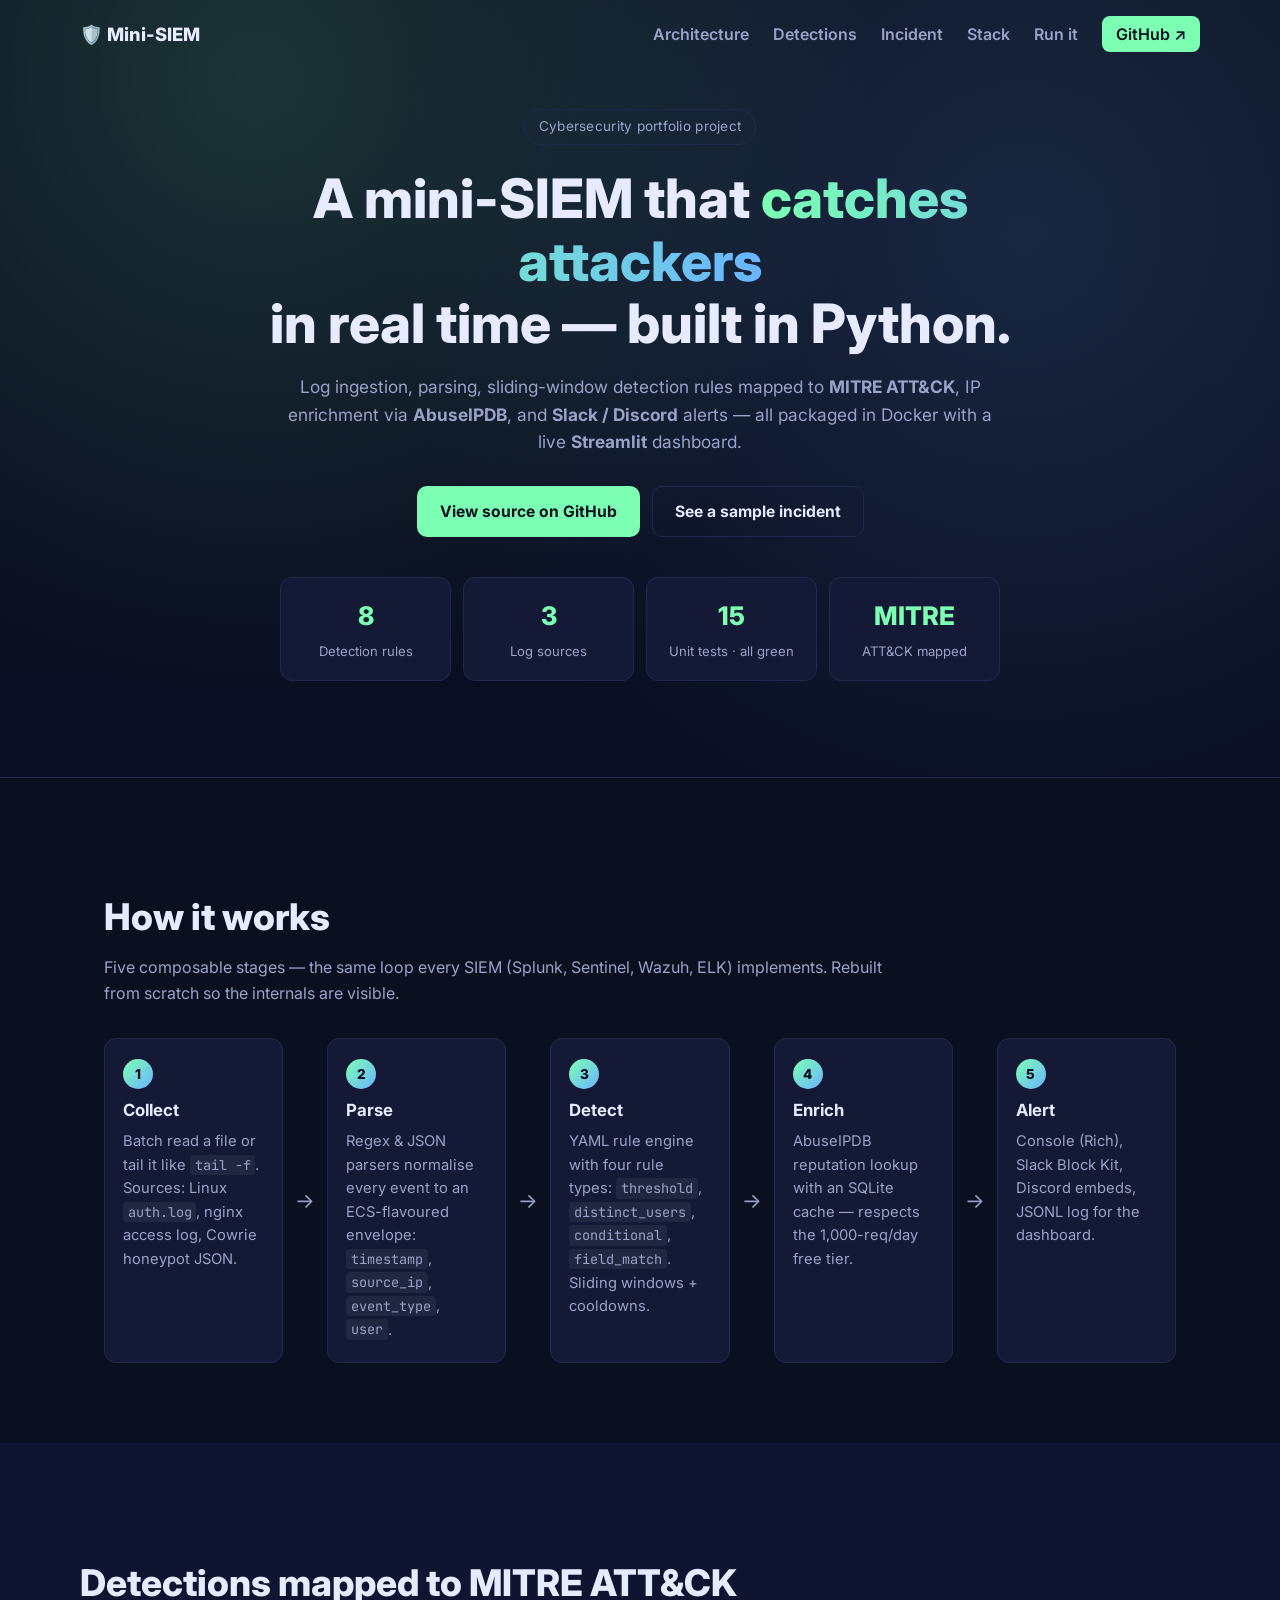
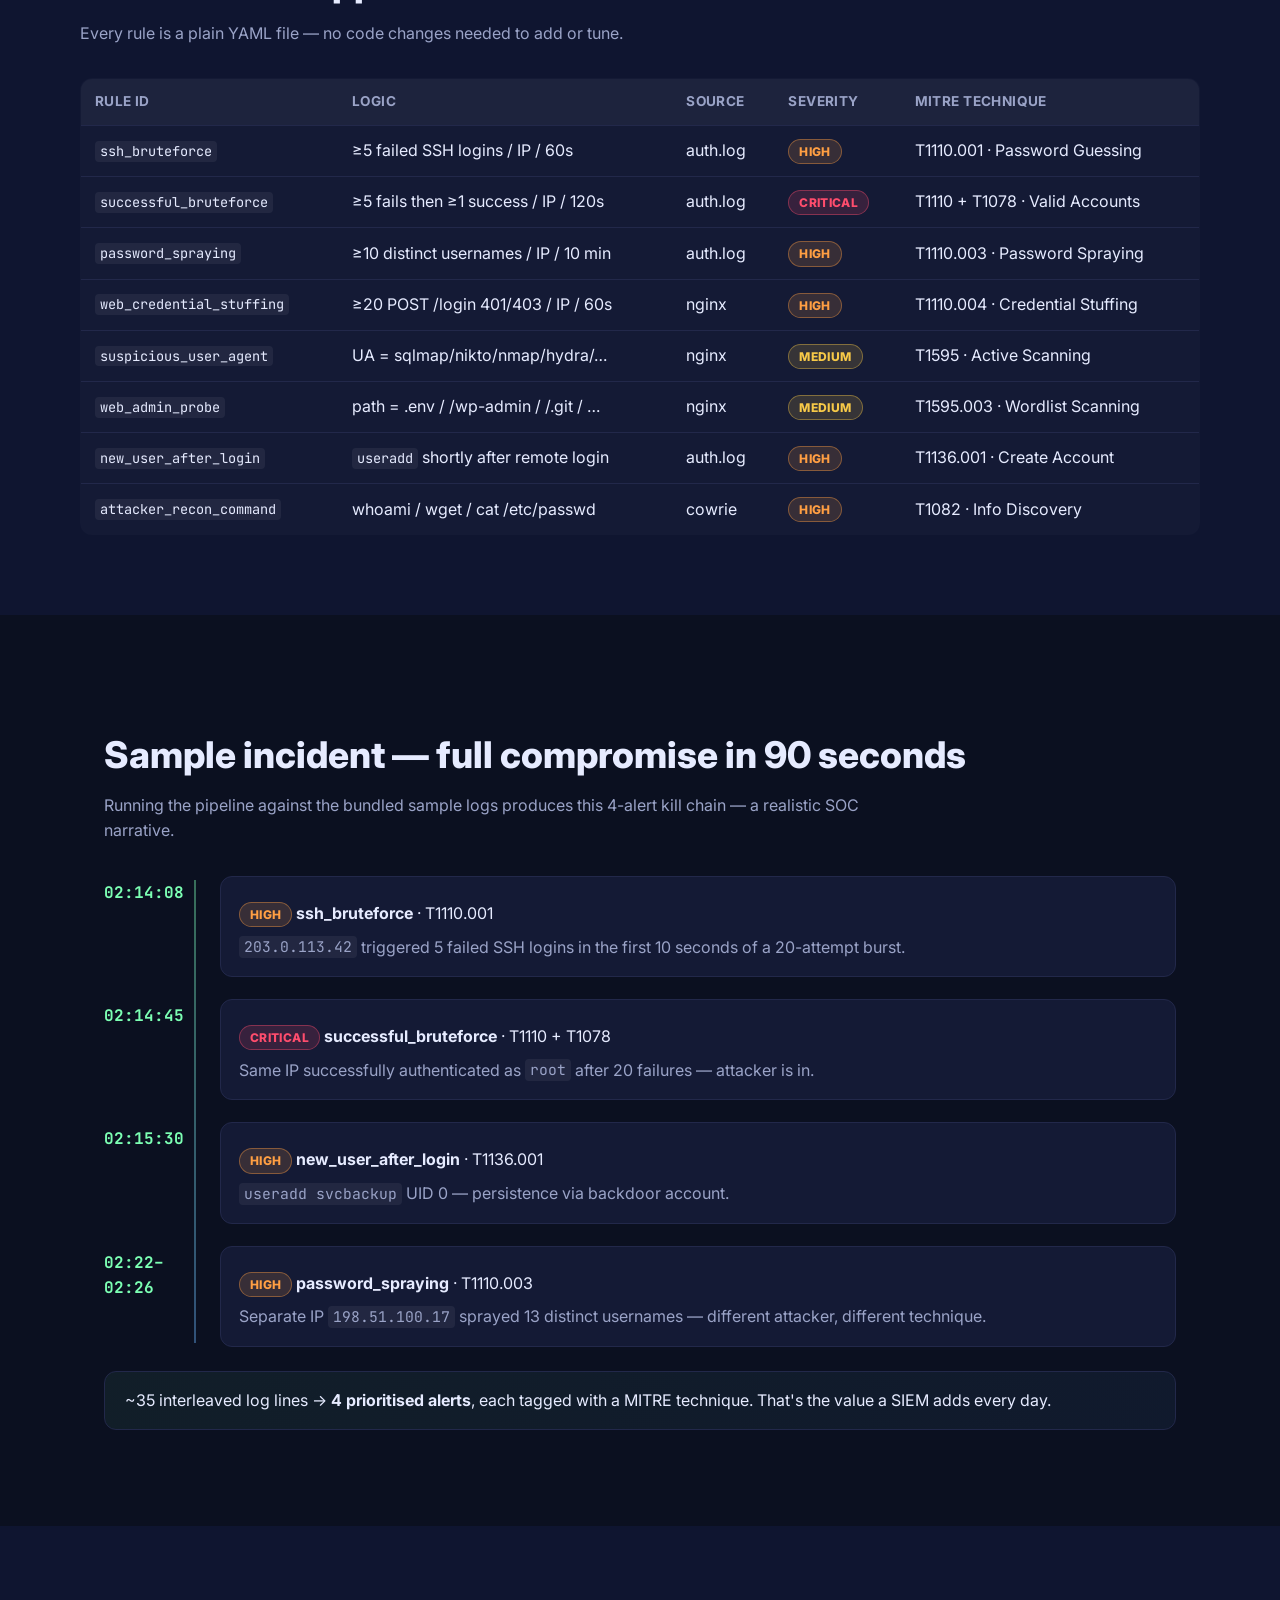
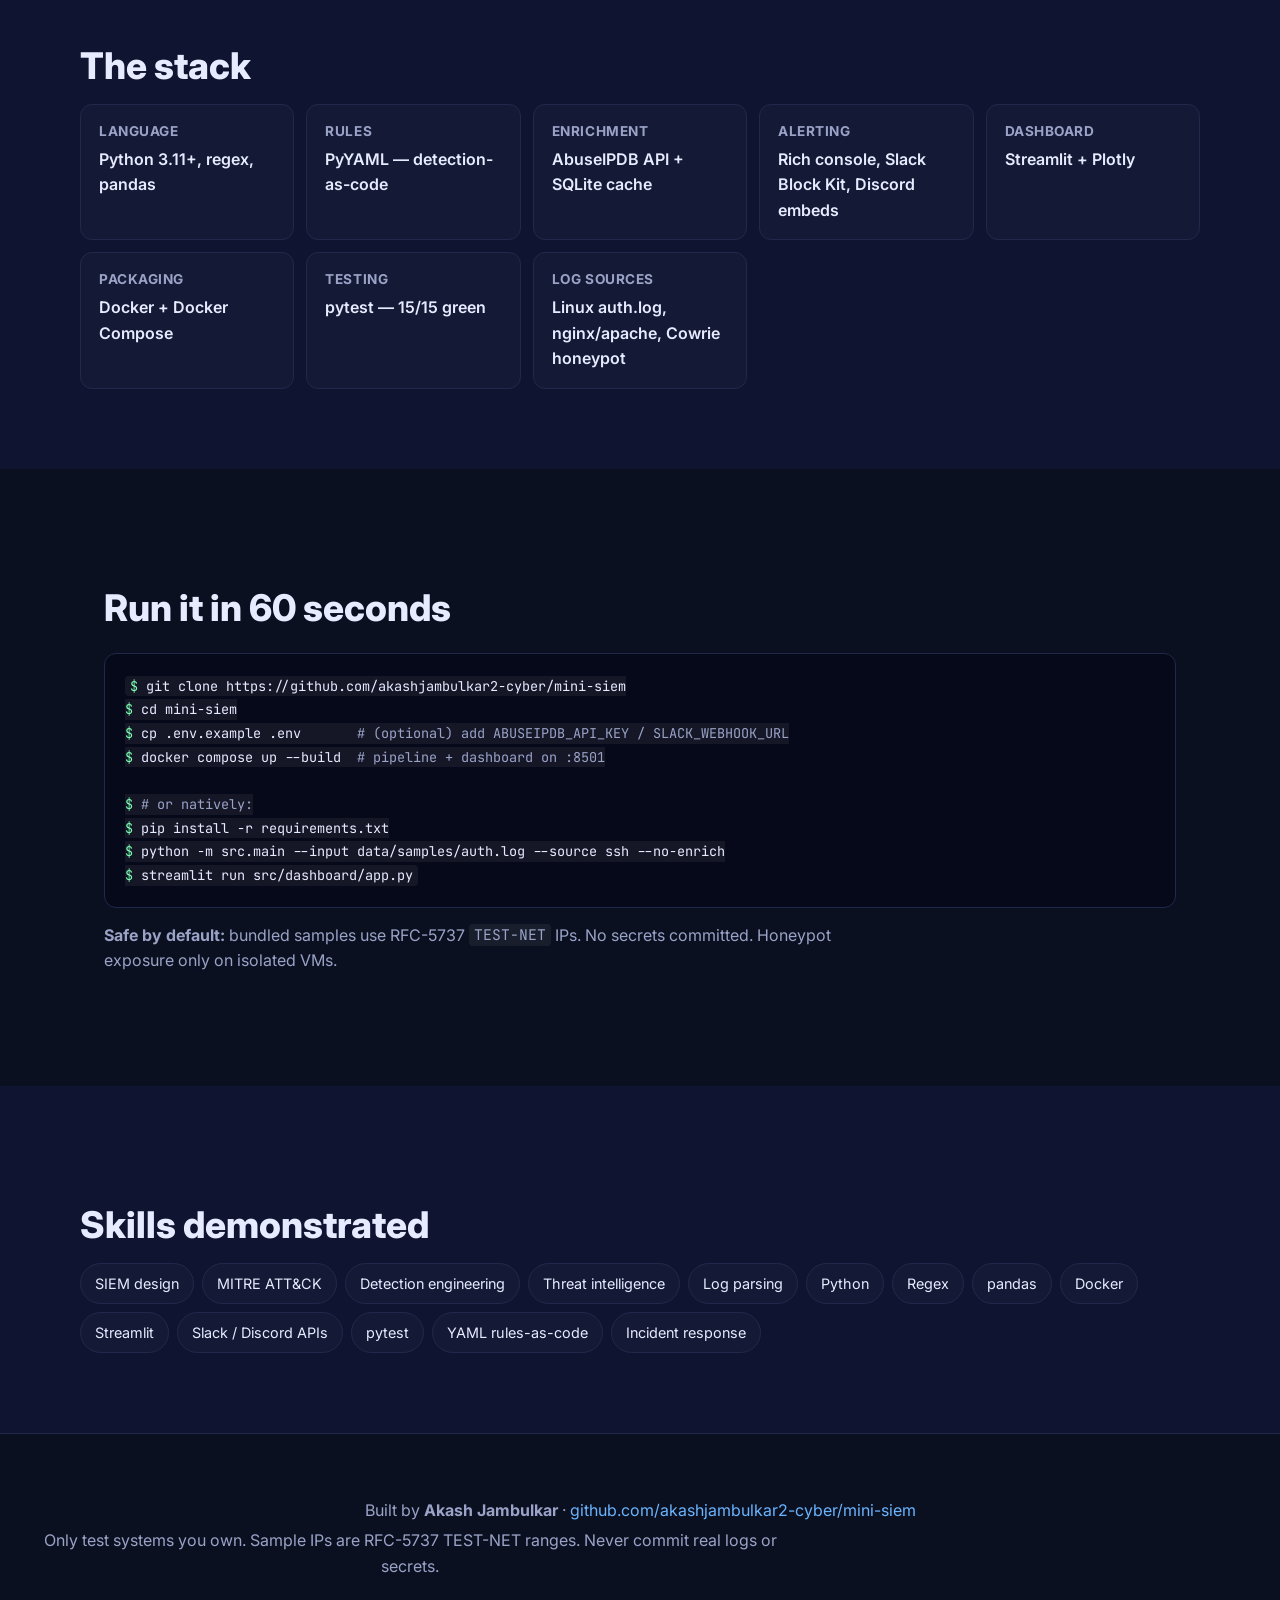
==== website/index.html @ 5b02e105 ""Mini-Siem"" ====
<!doctype html>
<html lang="en">
<head>
  <meta charset="utf-8" />
  <meta name="viewport" content="width=device-width, initial-scale=1" />
  <title>Mini-SIEM — Log Analysis &amp; Threat Detection Pipeline</title>
  <meta name="description" content="A Python-based mini SIEM: honeypot-fed detection pipeline mapped to MITRE ATT&amp;CK, with threat-intel enrichment, real-time alerting, and a Streamlit dashboard." />
  <link rel="stylesheet" href="style.css" />
  <link rel="preconnect" href="https://fonts.googleapis.com" />
  <link rel="preconnect" href="https://fonts.gstatic.com" crossorigin />
  <link href="https://fonts.googleapis.com/css2?family=Inter:wght@400;600;800&family=JetBrains+Mono:wght@400;600&display=swap" rel="stylesheet" />
</head>
<body>
  <header class="hero">
    <nav class="nav">
      <span class="brand">🛡️ Mini-SIEM</span>
      <div class="nav-links">
        <a href="#architecture">Architecture</a>
        <a href="#rules">Detections</a>
        <a href="#incident">Incident</a>
        <a href="#stack">Stack</a>
        <a href="#run">Run it</a>
        <a class="cta" href="https://github.com/akashjambulkar2-cyber/mini-siem" target="_blank" rel="noopener">GitHub ↗</a>
      </div>
    </nav>

    <div class="hero-content">
      <div class="badge">Cybersecurity portfolio project</div>
      <h1>A mini-SIEM that <span class="hl">catches attackers</span><br />in real time — built in Python.</h1>
      <p class="lead">
        Log ingestion, parsing, sliding-window detection rules mapped to
        <b>MITRE ATT&amp;CK</b>, IP enrichment via <b>AbuseIPDB</b>, and
        <b>Slack / Discord</b> alerts — all packaged in Docker with a live
        <b>Streamlit</b> dashboard.
      </p>
      <div class="cta-row">
        <a class="btn primary" href="https://github.com/akashjambulkar2-cyber/mini-siem" target="_blank" rel="noopener">View source on GitHub</a>
        <a class="btn ghost" href="#incident">See a sample incident</a>
      </div>

      <div class="kpis">
        <div class="kpi"><span class="num">8</span><span class="label">Detection rules</span></div>
        <div class="kpi"><span class="num">3</span><span class="label">Log sources</span></div>
        <div class="kpi"><span class="num">15</span><span class="label">Unit tests · all green</span></div>
        <div class="kpi"><span class="num">MITRE</span><span class="label">ATT&amp;CK mapped</span></div>
      </div>
    </div>
  </header>

  <section id="architecture" class="section">
    <h2>How it works</h2>
    <p class="sub">Five composable stages — the same loop every SIEM (Splunk, Sentinel, Wazuh, ELK) implements. Rebuilt from scratch so the internals are visible.</p>

    <div class="pipeline">
      <div class="stage">
        <div class="dot">1</div>
        <h3>Collect</h3>
        <p>Batch read a file or tail it like <code>tail -f</code>. Sources: Linux <code>auth.log</code>, nginx access log, Cowrie honeypot JSON.</p>
      </div>
      <div class="arrow">→</div>
      <div class="stage">
        <div class="dot">2</div>
        <h3>Parse</h3>
        <p>Regex &amp; JSON parsers normalise every event to an ECS-flavoured envelope: <code>timestamp</code>, <code>source_ip</code>, <code>event_type</code>, <code>user</code>.</p>
      </div>
      <div class="arrow">→</div>
      <div class="stage">
        <div class="dot">3</div>
        <h3>Detect</h3>
        <p>YAML rule engine with four rule types: <code>threshold</code>, <code>distinct_users</code>, <code>conditional</code>, <code>field_match</code>. Sliding windows + cooldowns.</p>
      </div>
      <div class="arrow">→</div>
      <div class="stage">
        <div class="dot">4</div>
        <h3>Enrich</h3>
        <p>AbuseIPDB reputation lookup with an SQLite cache — respects the 1,000-req/day free tier.</p>
      </div>
      <div class="arrow">→</div>
      <div class="stage">
        <div class="dot">5</div>
        <h3>Alert</h3>
        <p>Console (Rich), Slack Block Kit, Discord embeds, JSONL log for the dashboard.</p>
      </div>
    </div>
  </section>

  <section id="rules" class="section alt">
    <h2>Detections mapped to MITRE ATT&amp;CK</h2>
    <p class="sub">Every rule is a plain YAML file — no code changes needed to add or tune.</p>

    <div class="table-wrap">
      <table>
        <thead>
          <tr>
            <th>Rule ID</th><th>Logic</th><th>Source</th><th>Severity</th><th>MITRE technique</th>
          </tr>
        </thead>
        <tbody>
          <tr><td><code>ssh_bruteforce</code></td><td>≥5 failed SSH logins / IP / 60s</td><td>auth.log</td><td><span class="sev high">HIGH</span></td><td>T1110.001 · Password Guessing</td></tr>
          <tr><td><code>successful_bruteforce</code></td><td>≥5 fails then ≥1 success / IP / 120s</td><td>auth.log</td><td><span class="sev crit">CRITICAL</span></td><td>T1110 + T1078 · Valid Accounts</td></tr>
          <tr><td><code>password_spraying</code></td><td>≥10 distinct usernames / IP / 10 min</td><td>auth.log</td><td><span class="sev high">HIGH</span></td><td>T1110.003 · Password Spraying</td></tr>
          <tr><td><code>web_credential_stuffing</code></td><td>≥20 POST /login 401/403 / IP / 60s</td><td>nginx</td><td><span class="sev high">HIGH</span></td><td>T1110.004 · Credential Stuffing</td></tr>
          <tr><td><code>suspicious_user_agent</code></td><td>UA = sqlmap/nikto/nmap/hydra/…</td><td>nginx</td><td><span class="sev med">MEDIUM</span></td><td>T1595 · Active Scanning</td></tr>
          <tr><td><code>web_admin_probe</code></td><td>path = .env / /wp-admin / /.git / …</td><td>nginx</td><td><span class="sev med">MEDIUM</span></td><td>T1595.003 · Wordlist Scanning</td></tr>
          <tr><td><code>new_user_after_login</code></td><td><code>useradd</code> shortly after remote login</td><td>auth.log</td><td><span class="sev high">HIGH</span></td><td>T1136.001 · Create Account</td></tr>
          <tr><td><code>attacker_recon_command</code></td><td>whoami / wget / cat /etc/passwd</td><td>cowrie</td><td><span class="sev high">HIGH</span></td><td>T1082 · Info Discovery</td></tr>
        </tbody>
      </table>
    </div>
  </section>

  <section id="incident" class="section">
    <h2>Sample incident — full compromise in 90 seconds</h2>
    <p class="sub">Running the pipeline against the bundled sample logs produces this 4-alert kill chain — a realistic SOC narrative.</p>

    <ol class="timeline">
      <li>
        <div class="t-time">02:14:08</div>
        <div class="t-body">
          <span class="sev high">HIGH</span>
          <b>ssh_bruteforce</b> · T1110.001
          <p><code>203.0.113.42</code> triggered 5 failed SSH logins in the first 10 seconds of a 20-attempt burst.</p>
        </div>
      </li>
      <li>
        <div class="t-time">02:14:45</div>
        <div class="t-body">
          <span class="sev crit">CRITICAL</span>
          <b>successful_bruteforce</b> · T1110 + T1078
          <p>Same IP successfully authenticated as <code>root</code> after 20 failures — attacker is in.</p>
        </div>
      </li>
      <li>
        <div class="t-time">02:15:30</div>
        <div class="t-body">
          <span class="sev high">HIGH</span>
          <b>new_user_after_login</b> · T1136.001
          <p><code>useradd svcbackup</code> UID 0 — persistence via backdoor account.</p>
        </div>
      </li>
      <li>
        <div class="t-time">02:22–02:26</div>
        <div class="t-body">
          <span class="sev high">HIGH</span>
          <b>password_spraying</b> · T1110.003
          <p>Separate IP <code>198.51.100.17</code> sprayed 13 distinct usernames — different attacker, different technique.</p>
        </div>
      </li>
    </ol>
    <p class="callout">
      ~35 interleaved log lines → <b>4 prioritised alerts</b>, each tagged with
      a MITRE technique. That's the value a SIEM adds every day.
    </p>
  </section>

  <section id="stack" class="section alt">
    <h2>The stack</h2>
    <div class="stack-grid">
      <div class="s-card"><h4>Language</h4><p>Python 3.11+, regex, pandas</p></div>
      <div class="s-card"><h4>Rules</h4><p>PyYAML — detection-as-code</p></div>
      <div class="s-card"><h4>Enrichment</h4><p>AbuseIPDB API + SQLite cache</p></div>
      <div class="s-card"><h4>Alerting</h4><p>Rich console, Slack Block Kit, Discord embeds</p></div>
      <div class="s-card"><h4>Dashboard</h4><p>Streamlit + Plotly</p></div>
      <div class="s-card"><h4>Packaging</h4><p>Docker + Docker Compose</p></div>
      <div class="s-card"><h4>Testing</h4><p>pytest — 15/15 green</p></div>
      <div class="s-card"><h4>Log sources</h4><p>Linux auth.log, nginx/apache, Cowrie honeypot</p></div>
    </div>
  </section>

  <section id="run" class="section">
    <h2>Run it in 60 seconds</h2>
    <pre class="code"><code><span class="c">$ </span>git clone https://github.com/akashjambulkar2-cyber/mini-siem
<span class="c">$ </span>cd mini-siem
<span class="c">$ </span>cp .env.example .env       <span class="cmt"># (optional) add ABUSEIPDB_API_KEY / SLACK_WEBHOOK_URL</span>
<span class="c">$ </span>docker compose up --build  <span class="cmt"># pipeline + dashboard on :8501</span>

<span class="c">$ </span><span class="cmt"># or natively:</span>
<span class="c">$ </span>pip install -r requirements.txt
<span class="c">$ </span>python -m src.main --input data/samples/auth.log --source ssh --no-enrich
<span class="c">$ </span>streamlit run src/dashboard/app.py</code></pre>

    <p class="sub"><b>Safe by default:</b> bundled samples use RFC-5737 <code>TEST-NET</code> IPs. No secrets committed. Honeypot exposure only on isolated VMs.</p>
  </section>

  <section class="section alt">
    <h2>Skills demonstrated</h2>
    <div class="skills">
      <span class="chip">SIEM design</span>
      <span class="chip">MITRE ATT&amp;CK</span>
      <span class="chip">Detection engineering</span>
      <span class="chip">Threat intelligence</span>
      <span class="chip">Log parsing</span>
      <span class="chip">Python</span>
      <span class="chip">Regex</span>
      <span class="chip">pandas</span>
      <span class="chip">Docker</span>
      <span class="chip">Streamlit</span>
      <span class="chip">Slack / Discord APIs</span>
      <span class="chip">pytest</span>
      <span class="chip">YAML rules-as-code</span>
      <span class="chip">Incident response</span>
    </div>
  </section>

  <footer class="foot">
    <p>Built by <b>Akash Jambulkar</b> · <a href="https://github.com/akashjambulkar2-cyber/mini-siem" target="_blank" rel="noopener">github.com/akashjambulkar2-cyber/mini-siem</a></p>
    <p class="sub">Only test systems you own. Sample IPs are RFC-5737 TEST-NET ranges. Never commit real logs or secrets.</p>
  </footer>

  <script src="script.js"></script>
</body>
</html>
---- website/style.css ----
:root {
  --bg: #0b1020;
  --bg-alt: #0f1530;
  --panel: #141a35;
  --border: #22284a;
  --text: #e6ebff;
  --muted: #9aa3c7;
  --accent: #7cffb3;
  --accent-2: #6ab4ff;
  --high: #ff9f43;
  --crit: #ff4d6d;
  --med: #f7c948;
  --mono: "JetBrains Mono", ui-monospace, SFMono-Regular, Menlo, monospace;
}
* { box-sizing: border-box; }
html, body {
  margin: 0;
  padding: 0;
  background: var(--bg);
  color: var(--text);
  font-family: "Inter", system-ui, -apple-system, "Segoe UI", Roboto, sans-serif;
  line-height: 1.6;
}
a { color: var(--accent-2); text-decoration: none; }
a:hover { text-decoration: underline; }
code { font-family: var(--mono); background: rgba(255,255,255,0.06); padding: 0.1em 0.35em; border-radius: 4px; font-size: 0.92em; }

/* ---------- Hero ---------- */
.hero {
  background:
    radial-gradient(circle at 20% 10%, rgba(124,255,179,0.15), transparent 50%),
    radial-gradient(circle at 80% 30%, rgba(106,180,255,0.15), transparent 55%),
    linear-gradient(180deg, #0b1020 0%, #0a0e22 100%);
  padding: 0 24px 96px;
  border-bottom: 1px solid var(--border);
}
.nav {
  max-width: 1120px;
  margin: 0 auto;
  padding: 20px 0;
  display: flex; justify-content: space-between; align-items: center;
}
.brand { font-weight: 800; font-size: 1.15rem; }
.nav-links a {
  margin-left: 20px; color: var(--muted); font-weight: 600;
}
.nav-links a:hover { color: var(--text); text-decoration: none; }
.nav-links .cta {
  background: var(--accent); color: #0a1020; padding: 8px 14px; border-radius: 8px;
}
.nav-links .cta:hover { background: #a3ffcf; }

.hero-content {
  max-width: 1120px; margin: 0 auto; padding-top: 40px; text-align: center;
}
.badge {
  display: inline-block; padding: 6px 14px; border: 1px solid var(--border);
  border-radius: 999px; color: var(--muted); font-size: 0.85rem; letter-spacing: 0.02em;
  margin-bottom: 22px;
}
.hero h1 {
  font-size: clamp(2rem, 4.5vw, 3.4rem); line-height: 1.15; margin: 0 auto 18px;
  max-width: 900px; font-weight: 800;
}
.hl {
  background: linear-gradient(90deg, var(--accent), var(--accent-2));
  -webkit-background-clip: text; background-clip: text; color: transparent;
}
.lead { color: var(--muted); max-width: 720px; margin: 0 auto 30px; font-size: 1.08rem; }
.cta-row { display: flex; gap: 12px; justify-content: center; margin-bottom: 40px; flex-wrap: wrap; }
.btn {
  padding: 12px 22px; border-radius: 10px; font-weight: 700; font-size: 0.98rem;
  border: 1px solid var(--border); transition: transform 0.1s ease;
}
.btn:hover { transform: translateY(-1px); text-decoration: none; }
.btn.primary { background: var(--accent); color: #0a1020; border-color: transparent; }
.btn.ghost { background: transparent; color: var(--text); }

.kpis {
  display: grid; grid-template-columns: repeat(4, minmax(0, 1fr));
  gap: 12px; max-width: 720px; margin: 0 auto;
}
.kpi {
  background: var(--panel); border: 1px solid var(--border);
  border-radius: 12px; padding: 18px 12px; display: flex; flex-direction: column; align-items: center;
}
.kpi .num { font-size: 1.6rem; font-weight: 800; color: var(--accent); }
.kpi .label { font-size: 0.82rem; color: var(--muted); margin-top: 4px; text-align: center; }

/* ---------- Sections ---------- */
.section {
  max-width: 1120px; margin: 0 auto; padding: 80px 24px;
}
.section.alt {
  background: var(--bg-alt);
  max-width: none; padding-left: 24px; padding-right: 24px;
}
.section.alt > * { max-width: 1120px; margin-left: auto; margin-right: auto; }
h2 { font-size: clamp(1.6rem, 3vw, 2.3rem); font-weight: 800; margin-bottom: 8px; }
.sub { color: var(--muted); margin: 0 0 32px; max-width: 780px; }

/* Pipeline */
.pipeline {
  display: grid; grid-template-columns: 1fr auto 1fr auto 1fr auto 1fr auto 1fr; gap: 12px;
  align-items: stretch;
}
.stage {
  background: var(--panel); border: 1px solid var(--border);
  border-radius: 12px; padding: 20px 18px;
}
.stage h3 { margin: 8px 0 6px; font-size: 1.05rem; }
.stage p { color: var(--muted); font-size: 0.92rem; margin: 0; }
.dot {
  width: 30px; height: 30px; border-radius: 50%;
  display: flex; align-items: center; justify-content: center;
  background: linear-gradient(135deg, var(--accent), var(--accent-2));
  color: #0a1020; font-weight: 800; font-size: 0.85rem;
}
.arrow { display: flex; align-items: center; justify-content: center; color: var(--muted); font-size: 1.3rem; }

/* Table */
.table-wrap { overflow-x: auto; }
table {
  width: 100%; border-collapse: collapse; background: var(--panel);
  border: 1px solid var(--border); border-radius: 12px; overflow: hidden;
}
th, td { padding: 12px 14px; text-align: left; border-bottom: 1px solid var(--border); }
th { background: rgba(255,255,255,0.04); font-size: 0.85rem; color: var(--muted); letter-spacing: 0.03em; text-transform: uppercase; }
tr:last-child td { border-bottom: none; }
td code { font-size: 0.85rem; }

.sev { display: inline-block; padding: 2px 10px; border-radius: 999px; font-size: 0.75rem; font-weight: 800; letter-spacing: 0.03em; }
.sev.high { background: rgba(255,159,67,0.15); color: var(--high); border: 1px solid rgba(255,159,67,0.4); }
.sev.crit { background: rgba(255,77,109,0.15); color: var(--crit); border: 1px solid rgba(255,77,109,0.4); }
.sev.med { background: rgba(247,201,72,0.15); color: var(--med); border: 1px solid rgba(247,201,72,0.4); }

/* Timeline */
.timeline { list-style: none; padding: 0; margin: 0; position: relative; }
.timeline::before {
  content: ""; position: absolute; left: 90px; top: 4px; bottom: 4px;
  width: 2px; background: linear-gradient(180deg, var(--accent), var(--accent-2));
  opacity: 0.4;
}
.timeline li {
  display: grid; grid-template-columns: 100px 1fr; gap: 16px; margin-bottom: 22px;
  position: relative;
}
.t-time { font-family: var(--mono); font-weight: 700; color: var(--accent); align-self: start; padding-top: 4px; }
.t-body {
  background: var(--panel); border: 1px solid var(--border);
  border-radius: 12px; padding: 16px 18px;
}
.t-body b { display: inline-block; margin: 8px 0 4px; }
.t-body p { color: var(--muted); margin: 4px 0 0; }
.callout {
  background: linear-gradient(90deg, rgba(124,255,179,0.06), rgba(106,180,255,0.06));
  border: 1px solid var(--border); border-radius: 12px; padding: 16px 20px;
  margin-top: 24px; color: var(--text);
}

/* Stack cards */
.stack-grid {
  display: grid; grid-template-columns: repeat(auto-fit, minmax(200px, 1fr)); gap: 12px;
}
.s-card {
  background: var(--panel); border: 1px solid var(--border);
  border-radius: 12px; padding: 16px 18px;
}
.s-card h4 { margin: 0 0 4px; font-size: 0.85rem; color: var(--muted); letter-spacing: 0.04em; text-transform: uppercase; }
.s-card p { margin: 0; font-weight: 600; }

/* Code block */
.code {
  background: #06091a; border: 1px solid var(--border);
  border-radius: 12px; padding: 20px; overflow-x: auto;
  font-family: var(--mono); font-size: 0.92rem;
}
.code .c { color: var(--accent); user-select: none; }
.code .cmt { color: var(--muted); }

/* Skills */
.skills { display: flex; flex-wrap: wrap; gap: 8px; }
.chip {
  background: var(--panel); border: 1px solid var(--border);
  padding: 8px 14px; border-radius: 999px; font-size: 0.9rem;
}

/* Footer */
.foot {
  text-align: center; padding: 60px 20px 40px;
  color: var(--muted); border-top: 1px solid var(--border);
}
.foot p { margin: 4px 0; }

/* Mobile */
@media (max-width: 900px) {
  .pipeline { grid-template-columns: 1fr; }
  .arrow { transform: rotate(90deg); padding: 6px 0; }
  .kpis { grid-template-columns: repeat(2, 1fr); }
  .nav-links a { display: none; }
  .nav-links .cta { display: inline-block; }
  .timeline::before { left: 20px; }
  .timeline li { grid-template-columns: 1fr; }
  .t-time { padding-top: 0; }
}
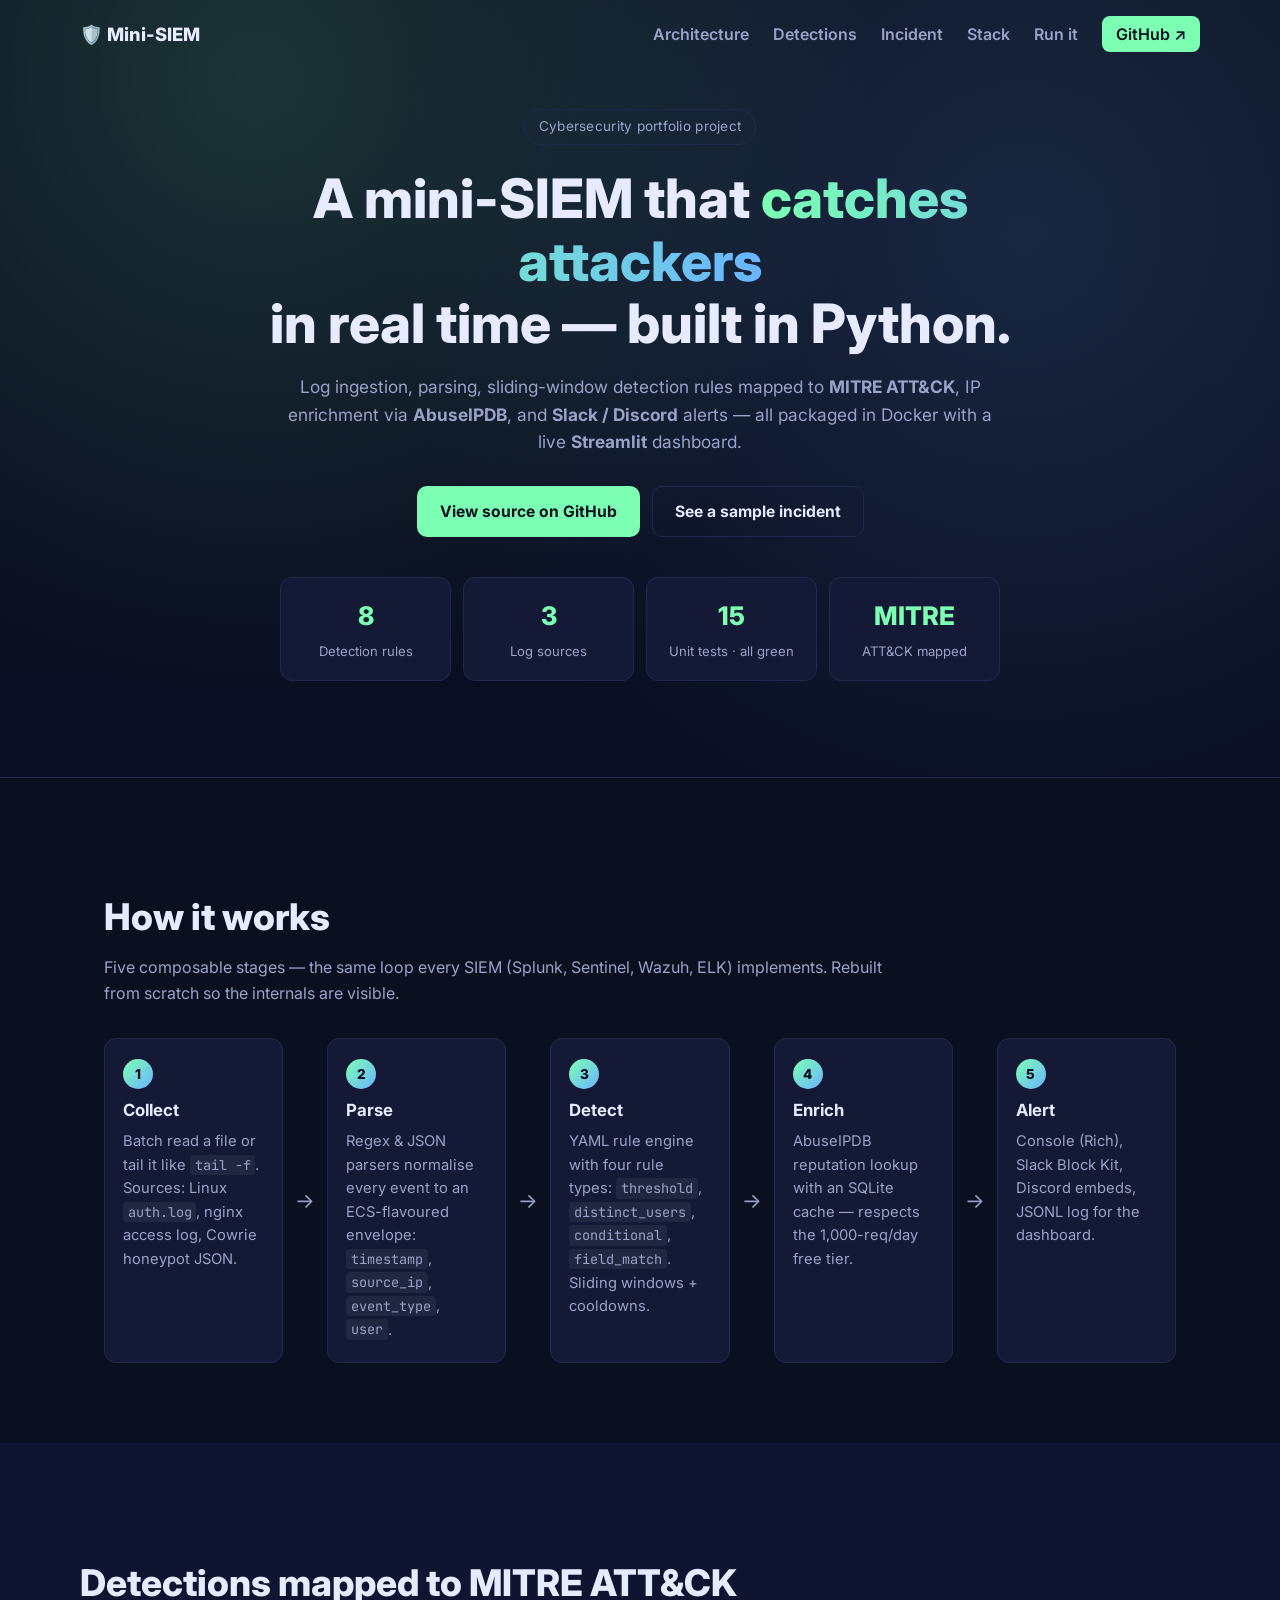
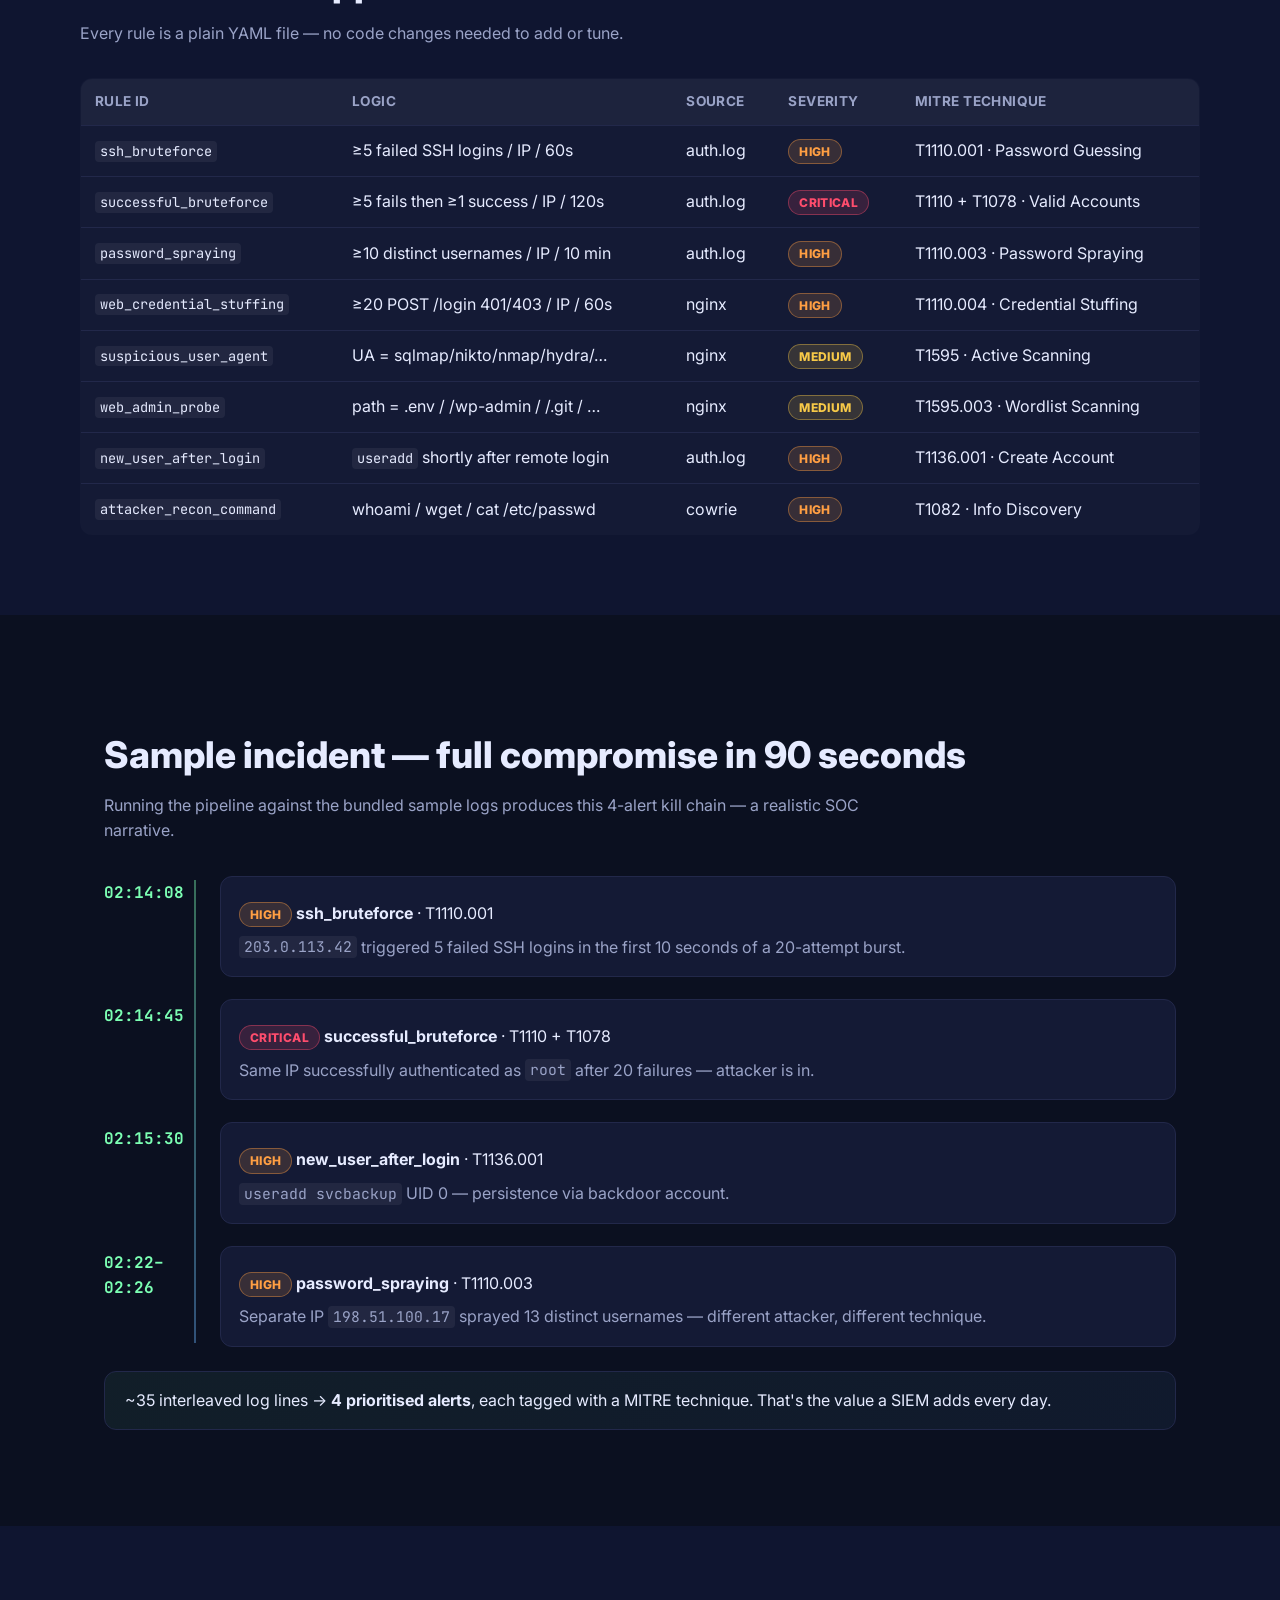
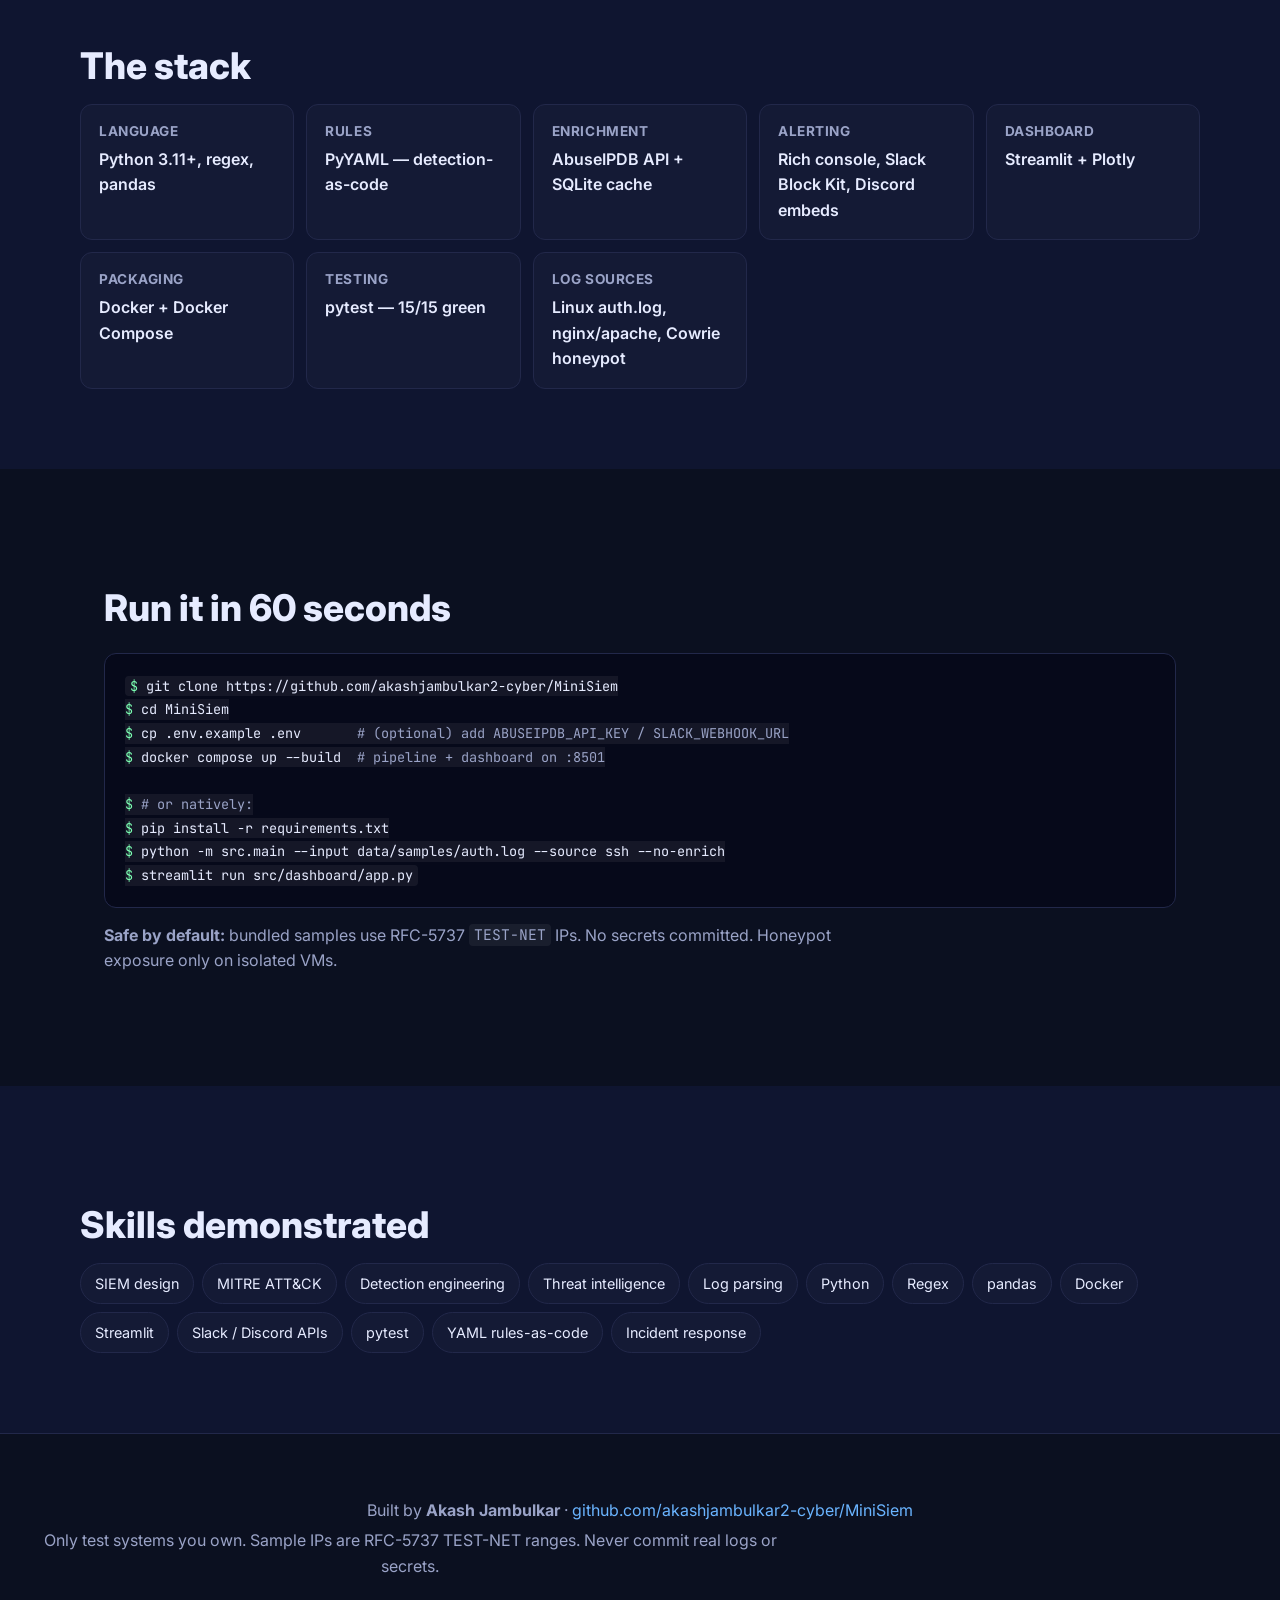
==== commit fc2bc1c7: "Github-Link changed" ====
--- a/website/index.html
+++ b/website/index.html
@@ -20,7 +20,7 @@
         <a href="#incident">Incident</a>
         <a href="#stack">Stack</a>
         <a href="#run">Run it</a>
-        <a class="cta" href="https://github.com/akashjambulkar2-cyber/mini-siem" target="_blank" rel="noopener">GitHub ↗</a>
+        <a class="cta" href="https://github.com/akashjambulkar2-cyber/MiniSiem" target="_blank" rel="noopener">GitHub ↗</a>
       </div>
     </nav>
 
@@ -34,7 +34,7 @@
         <b>Streamlit</b> dashboard.
       </p>
       <div class="cta-row">
-        <a class="btn primary" href="https://github.com/akashjambulkar2-cyber/mini-siem" target="_blank" rel="noopener">View source on GitHub</a>
+        <a class="btn primary" href="https://github.com/akashjambulkar2-cyber/MiniSiem" target="_blank" rel="noopener">View source on GitHub</a>
         <a class="btn ghost" href="#incident">See a sample incident</a>
       </div>
 
@@ -169,8 +169,8 @@
 
   <section id="run" class="section">
     <h2>Run it in 60 seconds</h2>
-    <pre class="code"><code><span class="c">$ </span>git clone https://github.com/akashjambulkar2-cyber/mini-siem
-<span class="c">$ </span>cd mini-siem
+    <pre class="code"><code><span class="c">$ </span>git clone https://github.com/akashjambulkar2-cyber/MiniSiem
+<span class="c">$ </span>cd MiniSiem
 <span class="c">$ </span>cp .env.example .env       <span class="cmt"># (optional) add ABUSEIPDB_API_KEY / SLACK_WEBHOOK_URL</span>
 <span class="c">$ </span>docker compose up --build  <span class="cmt"># pipeline + dashboard on :8501</span>
 
@@ -203,7 +203,7 @@
   </section>
 
   <footer class="foot">
-    <p>Built by <b>Akash Jambulkar</b> · <a href="https://github.com/akashjambulkar2-cyber/mini-siem" target="_blank" rel="noopener">github.com/akashjambulkar2-cyber/mini-siem</a></p>
+    <p>Built by <b>Akash Jambulkar</b> · <a href="https://github.com/akashjambulkar2-cyber/MiniSiem" target="_blank" rel="noopener">github.com/akashjambulkar2-cyber/MiniSiem</a></p>
     <p class="sub">Only test systems you own. Sample IPs are RFC-5737 TEST-NET ranges. Never commit real logs or secrets.</p>
   </footer>
 
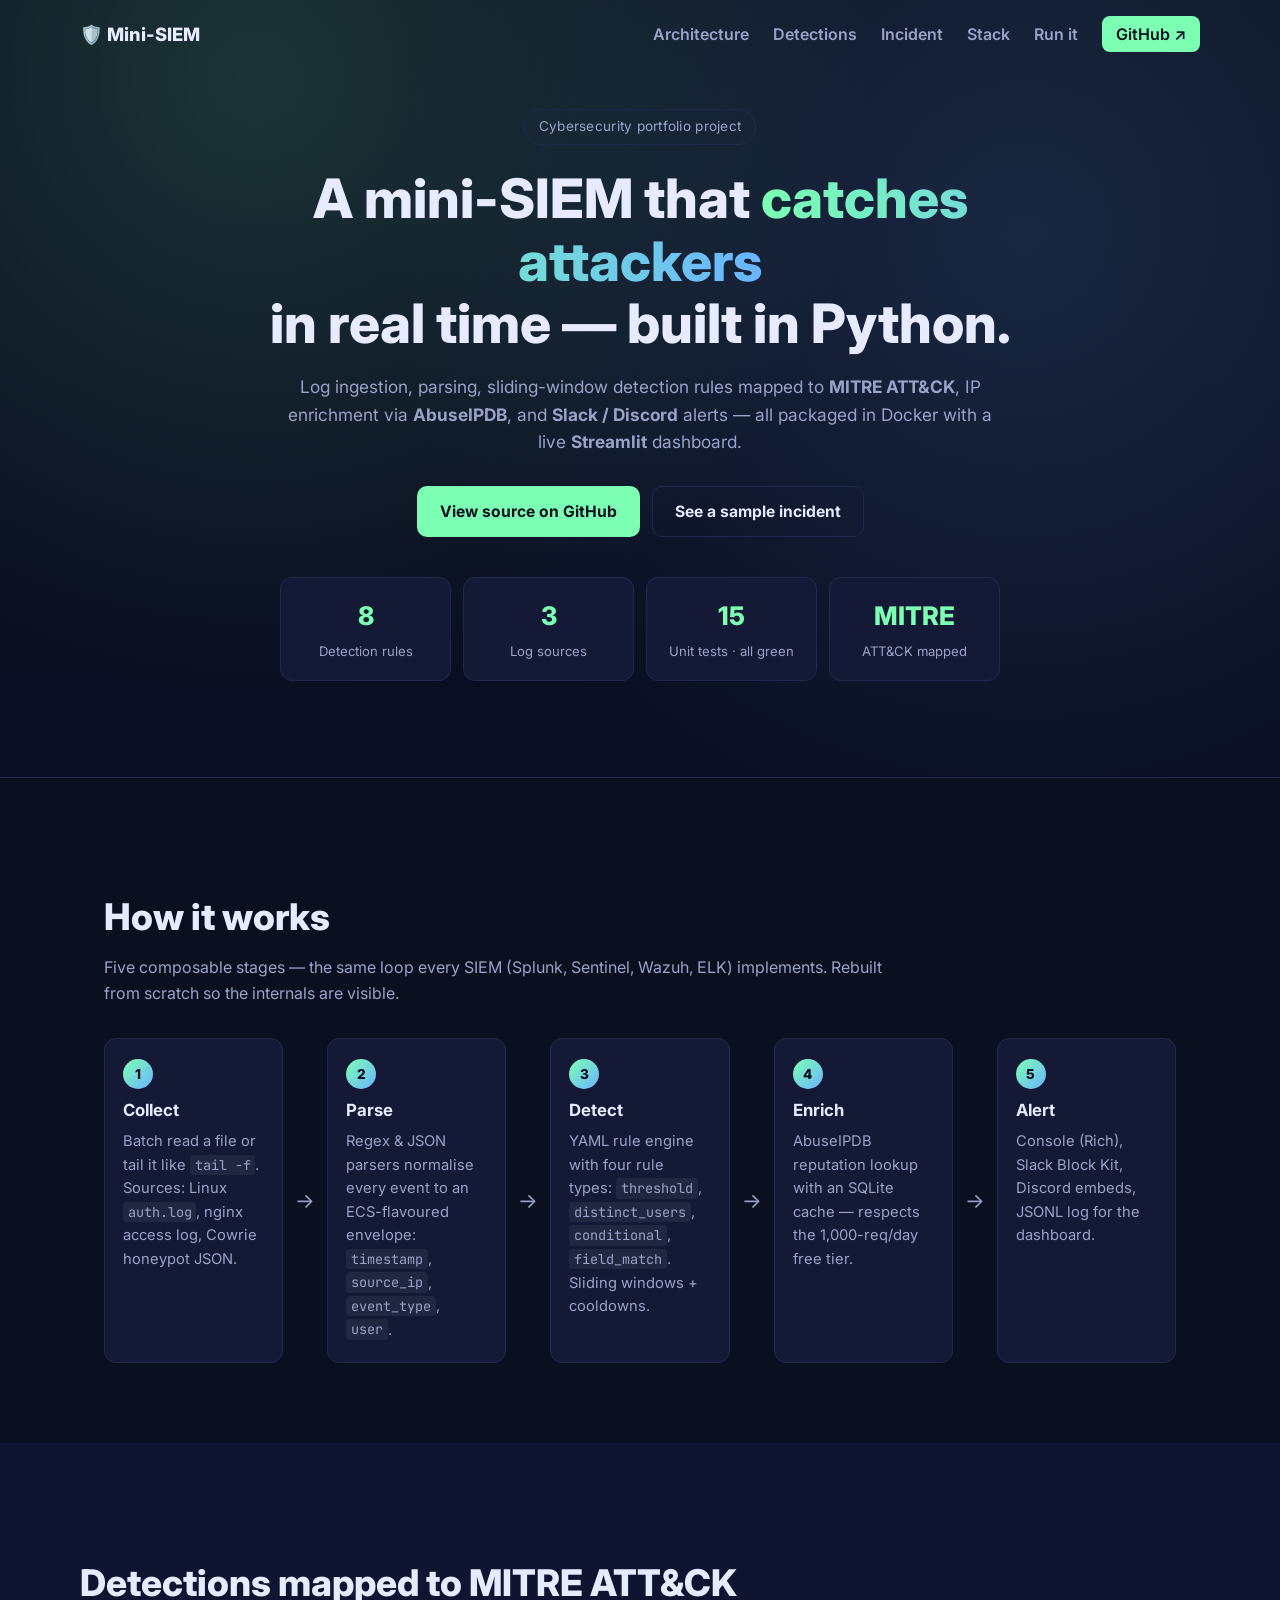
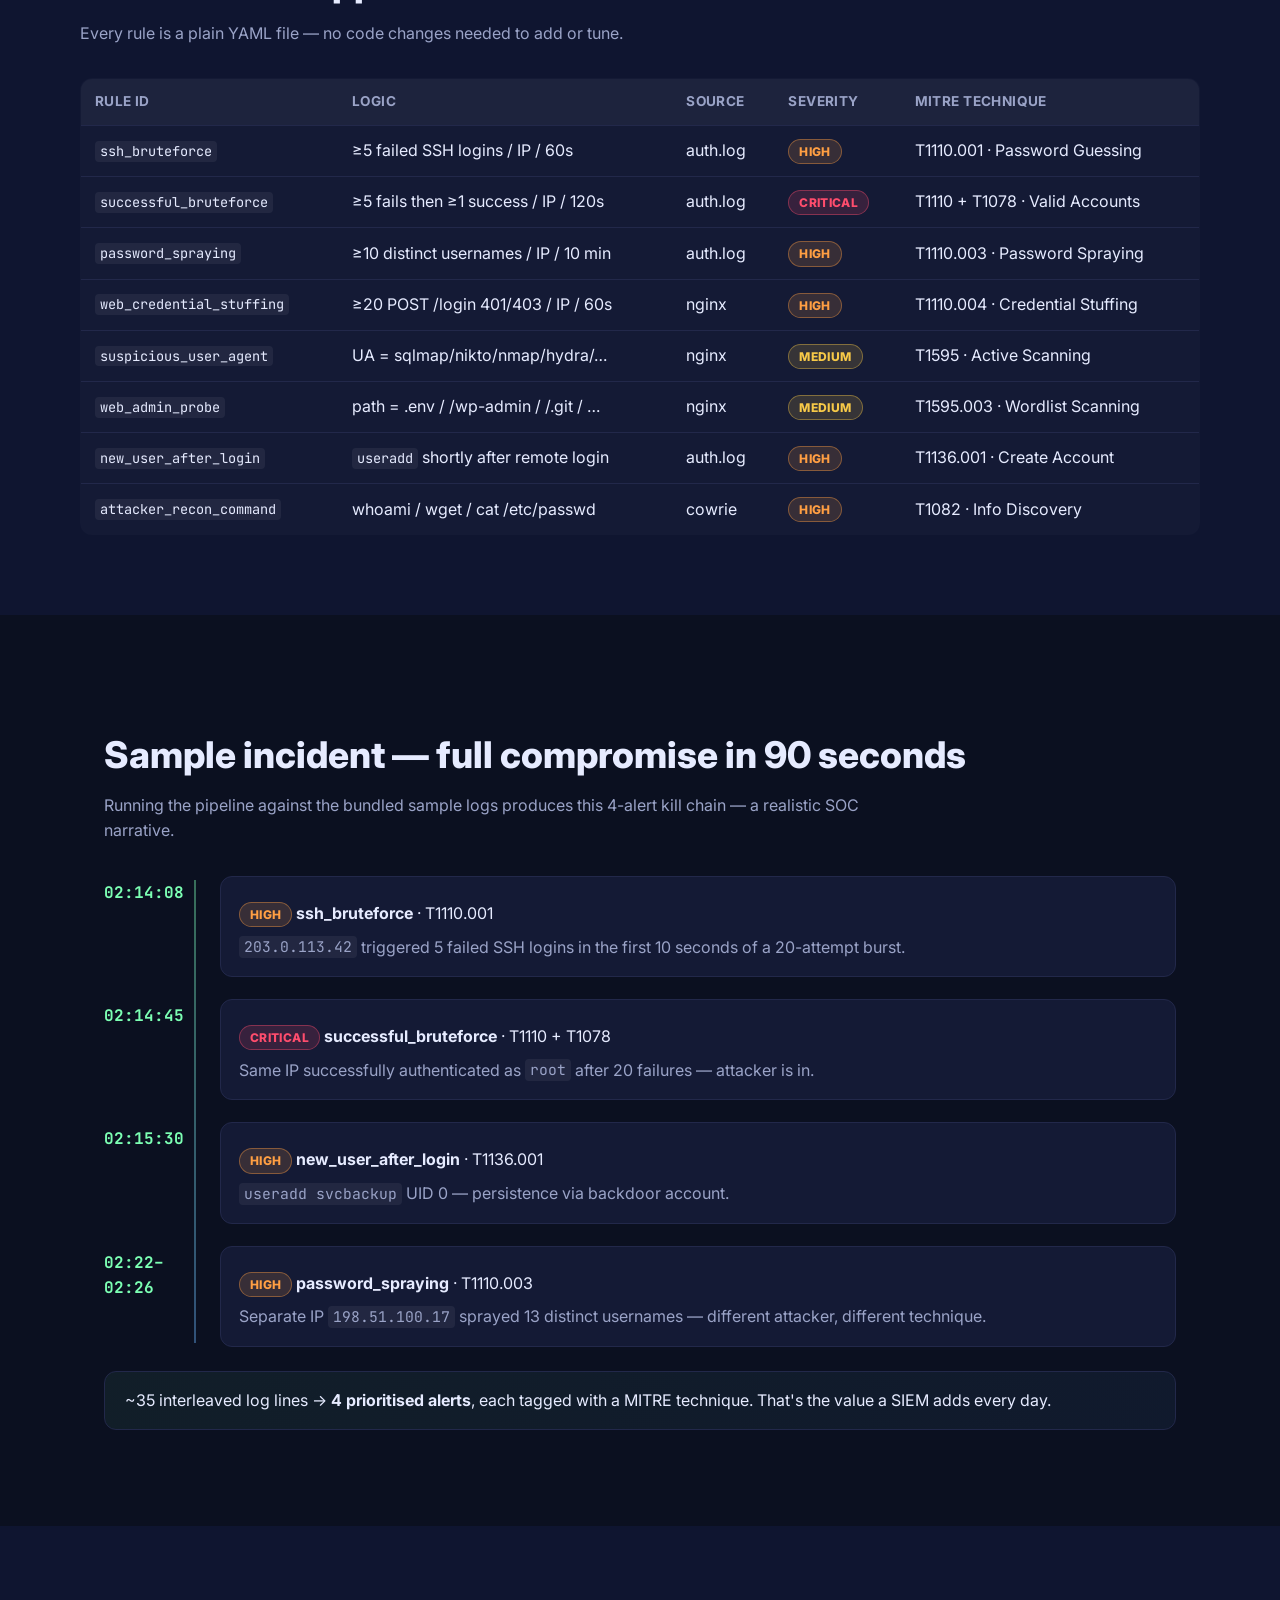
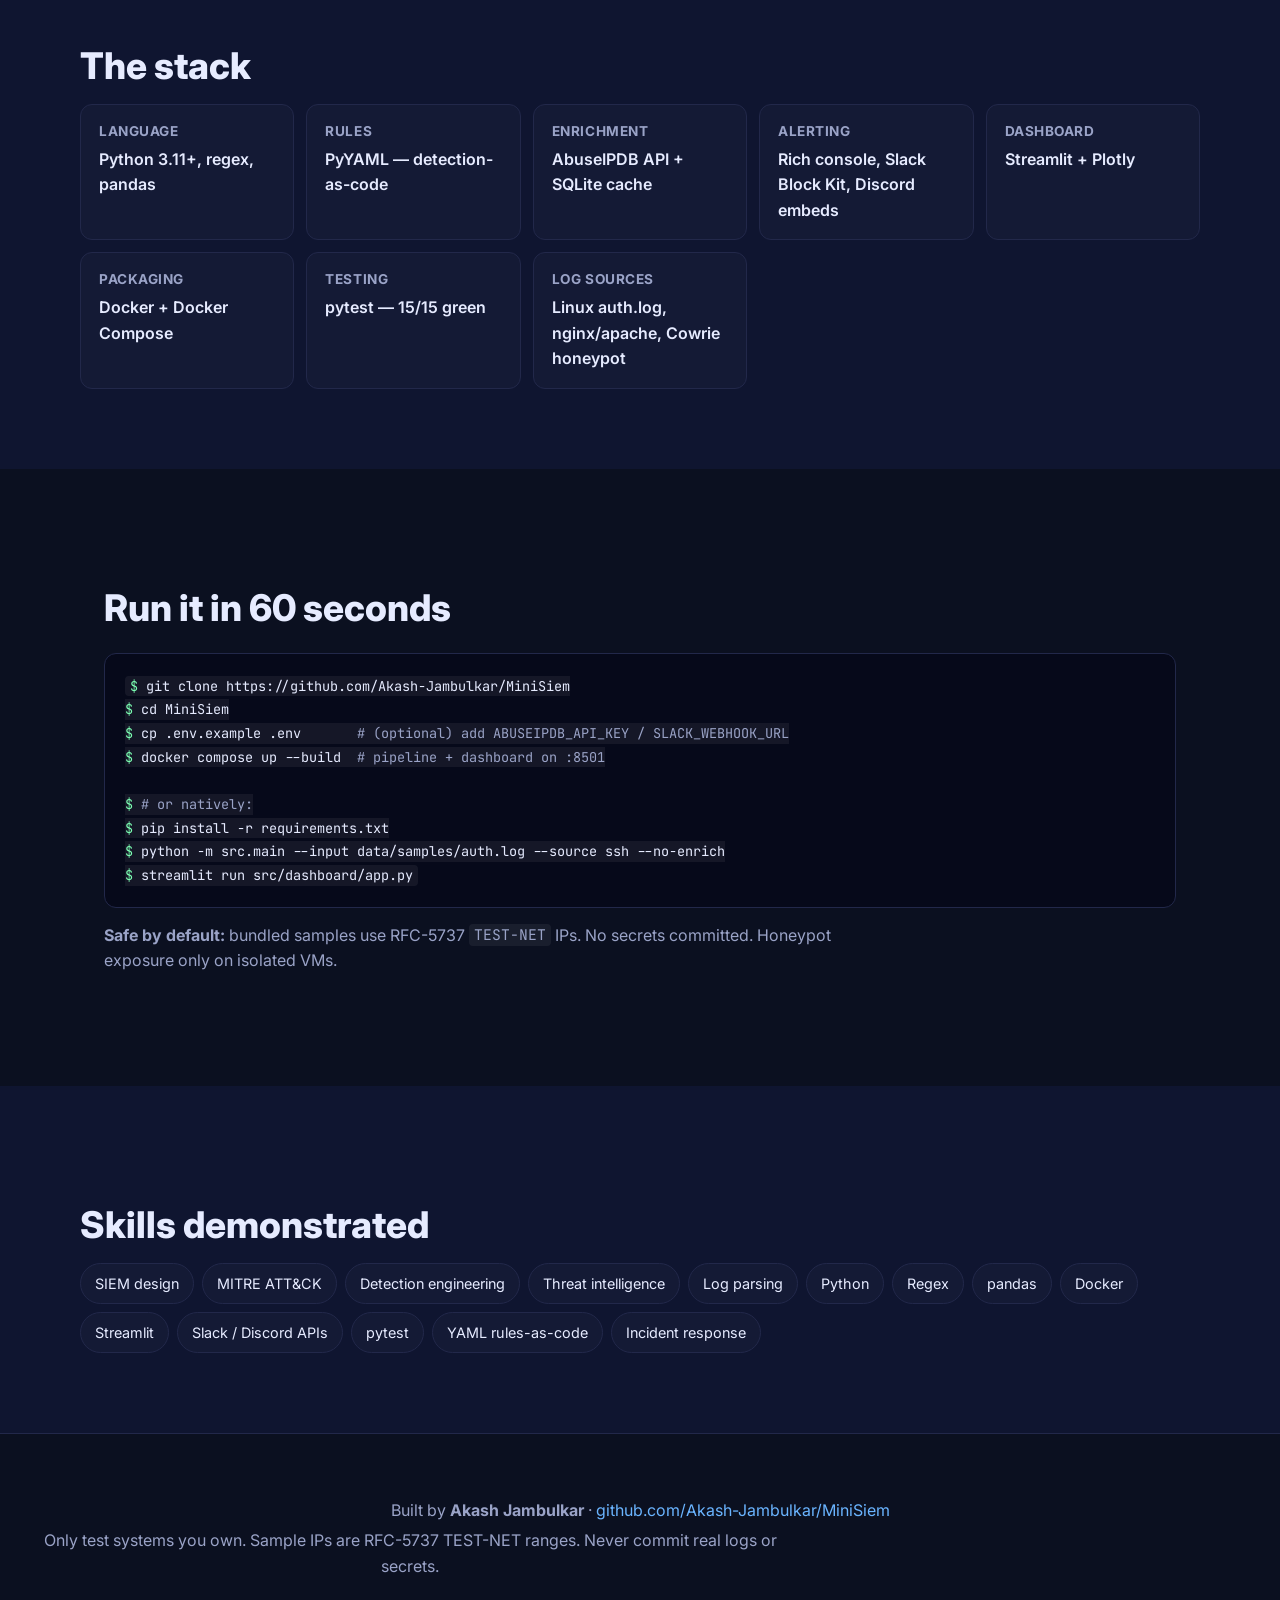
==== commit c814817a: "Move repo links to Akash-Jambulkar/MiniSiem" ====
--- a/website/index.html
+++ b/website/index.html
@@ -20,7 +20,7 @@
         <a href="#incident">Incident</a>
         <a href="#stack">Stack</a>
         <a href="#run">Run it</a>
-        <a class="cta" href="https://github.com/akashjambulkar2-cyber/MiniSiem" target="_blank" rel="noopener">GitHub ↗</a>
+        <a class="cta" href="https://github.com/Akash-Jambulkar/MiniSiem" target="_blank" rel="noopener">GitHub ↗</a>
       </div>
     </nav>
 
@@ -34,7 +34,7 @@
         <b>Streamlit</b> dashboard.
       </p>
       <div class="cta-row">
-        <a class="btn primary" href="https://github.com/akashjambulkar2-cyber/MiniSiem" target="_blank" rel="noopener">View source on GitHub</a>
+        <a class="btn primary" href="https://github.com/Akash-Jambulkar/MiniSiem" target="_blank" rel="noopener">View source on GitHub</a>
         <a class="btn ghost" href="#incident">See a sample incident</a>
       </div>
 
@@ -169,7 +169,7 @@
 
   <section id="run" class="section">
     <h2>Run it in 60 seconds</h2>
-    <pre class="code"><code><span class="c">$ </span>git clone https://github.com/akashjambulkar2-cyber/MiniSiem
+    <pre class="code"><code><span class="c">$ </span>git clone https://github.com/Akash-Jambulkar/MiniSiem
 <span class="c">$ </span>cd MiniSiem
 <span class="c">$ </span>cp .env.example .env       <span class="cmt"># (optional) add ABUSEIPDB_API_KEY / SLACK_WEBHOOK_URL</span>
 <span class="c">$ </span>docker compose up --build  <span class="cmt"># pipeline + dashboard on :8501</span>
@@ -203,7 +203,7 @@
   </section>
 
   <footer class="foot">
-    <p>Built by <b>Akash Jambulkar</b> · <a href="https://github.com/akashjambulkar2-cyber/MiniSiem" target="_blank" rel="noopener">github.com/akashjambulkar2-cyber/MiniSiem</a></p>
+    <p>Built by <b>Akash Jambulkar</b> · <a href="https://github.com/Akash-Jambulkar/MiniSiem" target="_blank" rel="noopener">github.com/Akash-Jambulkar/MiniSiem</a></p>
     <p class="sub">Only test systems you own. Sample IPs are RFC-5737 TEST-NET ranges. Never commit real logs or secrets.</p>
   </footer>
 
